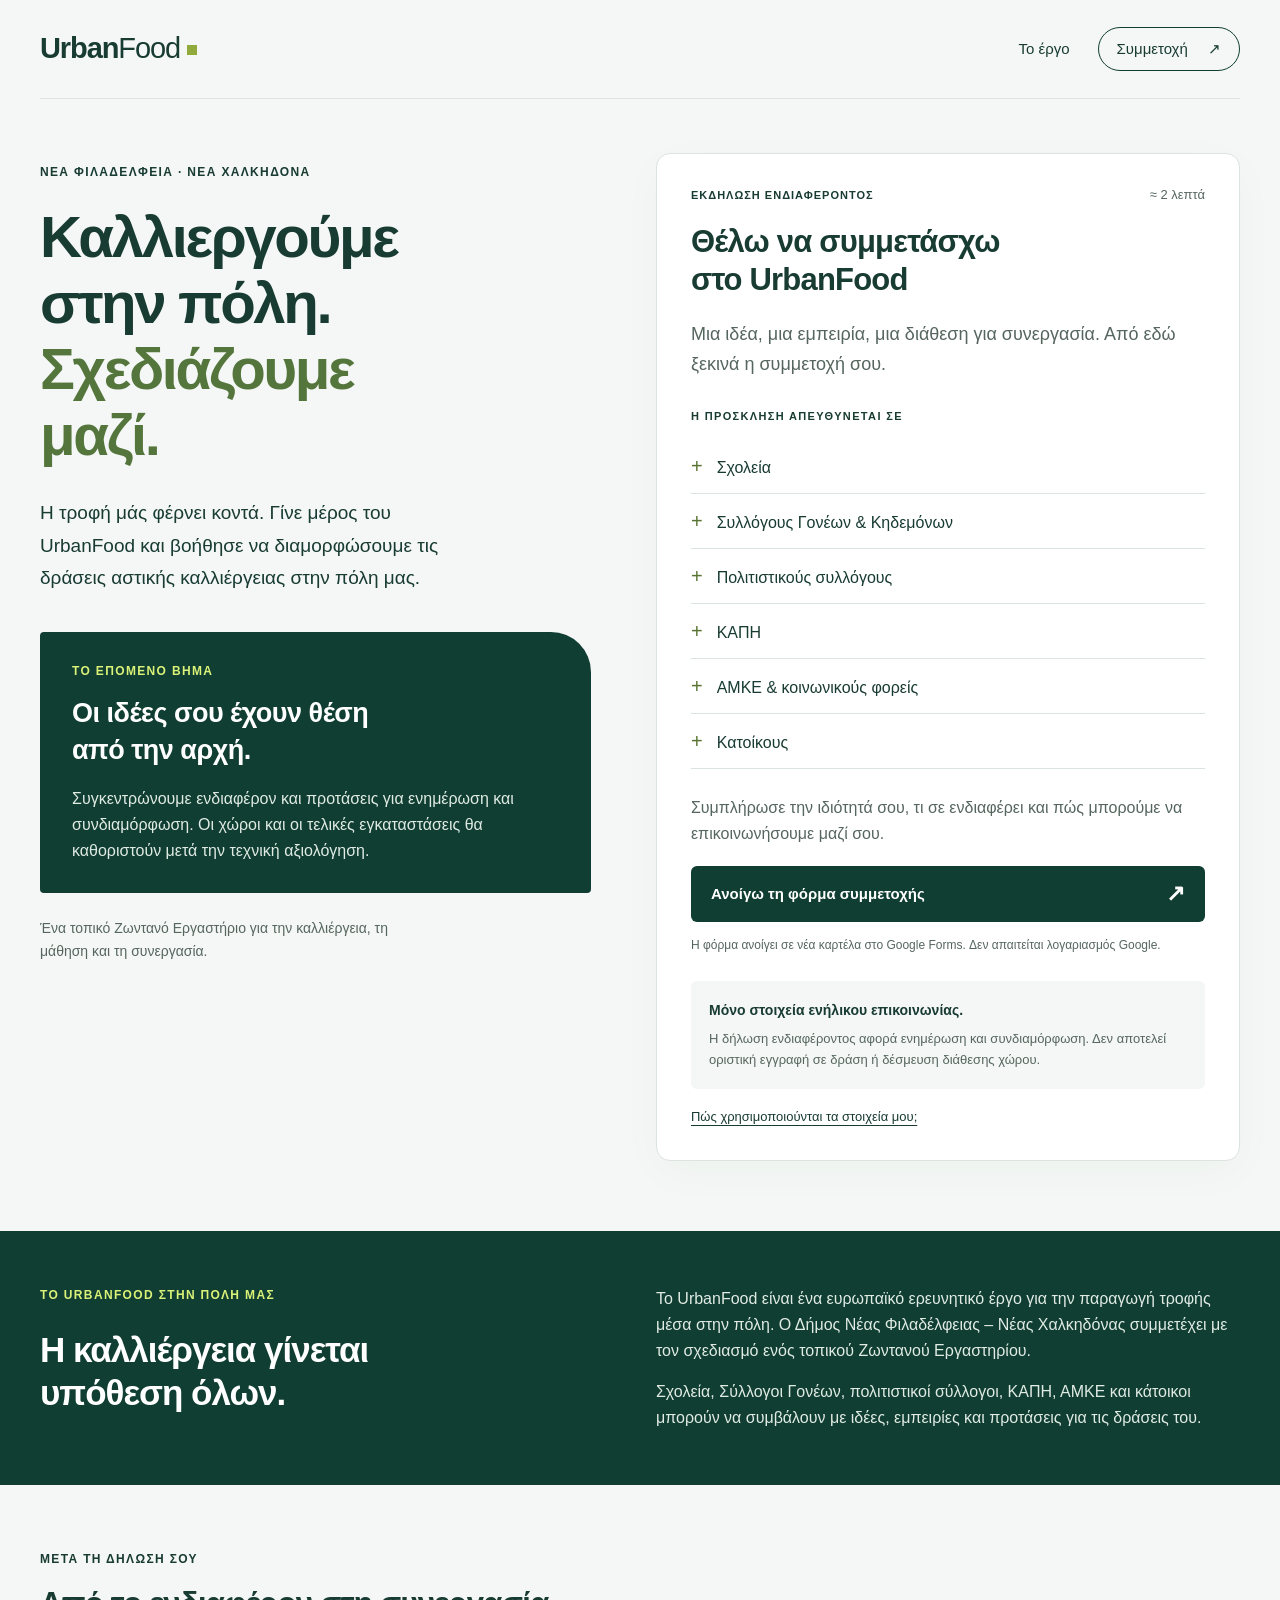
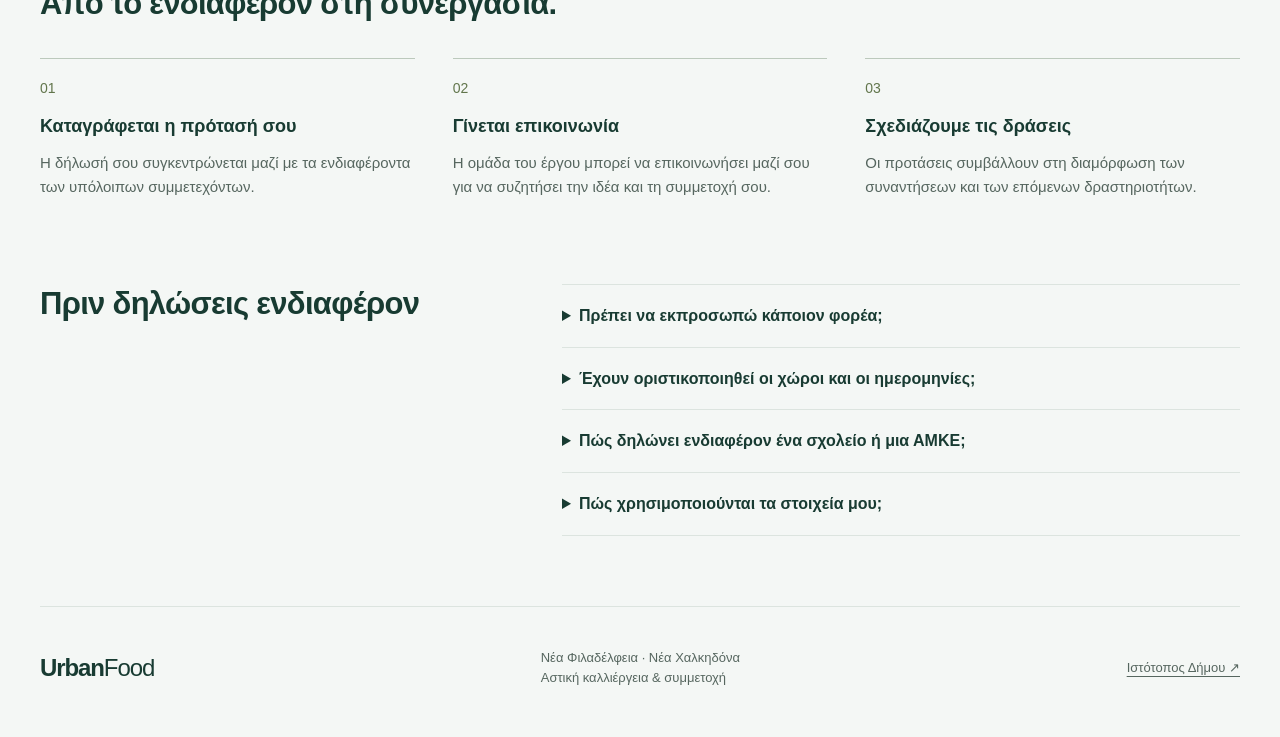
==== public/index.html @ c55cf802 "Add UrbanFood index.html" ====
<!doctype html>
<html lang="el">
<head>
  <meta charset="utf-8">
  <meta name="viewport" content="width=device-width, initial-scale=1">
  <meta name="theme-color" content="#103e32">
  <title>Θέλω να συμμετάσχω | UrbanFood</title>
  <meta name="description" content="Εκδήλωση ενδιαφέροντος για το UrbanFood στη Νέα Φιλαδέλφεια και τη Νέα Χαλκηδόνα. Σχολεία, φορείς και κάτοικοι σχεδιάζουμε μαζί τις δράσεις αστικής καλλιέργειας.">
  <meta property="og:title" content="Θέλω να συμμετάσχω στο UrbanFood">
  <meta property="og:description" content="Καλλιεργούμε στην πόλη. Σχεδιάζουμε μαζί. Δήλωσε ενδιαφέρον για τις δράσεις στη Νέα Φιλαδέλφεια και τη Νέα Χαλκηδόνα.">
  <meta property="og:type" content="website">
  <meta property="og:locale" content="el_GR">
  <link rel="icon" href="data:image/svg+xml,%3Csvg xmlns='http://www.w3.org/2000/svg' viewBox='0 0 64 64'%3E%3Crect width='64' height='64' rx='14' fill='%23103e32'/%3E%3Ctext x='32' y='44' text-anchor='middle' font-family='Arial' font-size='37' font-weight='bold' fill='%23dbf278'%3EU%3C/text%3E%3C/svg%3E">
  <link rel="stylesheet" href="styles.css">
  <script src="app.js" defer></script>
</head>
<body>
  <a class="skip" href="#participate">Μετάβαση στη φόρμα συμμετοχής</a>
  <header class="topbar wrap">
    <a class="wordmark" href="./" aria-label="UrbanFood — Αρχική">Urban<span>Food</span><span class="brand-square" aria-hidden="true"></span></a>
    <nav aria-label="Κύρια πλοήγηση"><a href="#about">Το έργο</a><a class="nav-cta" href="#participate">Συμμετοχή <span aria-hidden="true">↗</span></a></nav>
  </header>
  <main>
    <div class="main-grid wrap">
      <section class="intro" aria-labelledby="page-title">
        <p class="eyebrow">ΝΕΑ ΦΙΛΑΔΕΛΦΕΙΑ · ΝΕΑ ΧΑΛΚΗΔΟΝΑ</p>
        <h1 id="page-title">Καλλιεργούμε<br>στην πόλη.<br><span>Σχεδιάζουμε<br>μαζί.</span></h1>
        <p class="lead">Η τροφή μάς φέρνει κοντά. Γίνε μέρος του UrbanFood και βοήθησε να διαμορφώσουμε τις δράσεις αστικής καλλιέργειας στην πόλη μας.</p>
        <a href="#participate" class="mobile-cta button">Θέλω να συμμετάσχω <span aria-hidden="true">↗</span></a>
        <div class="stage"><p class="eyebrow">ΤΟ ΕΠΟΜΕΝΟ ΒΗΜΑ</p><h2>Οι ιδέες σου έχουν θέση<br>από την αρχή.</h2><p>Συγκεντρώνουμε ενδιαφέρον και προτάσεις για ενημέρωση και συνδιαμόρφωση. Οι χώροι και οι τελικές εγκαταστάσεις θα καθοριστούν μετά την τεχνική αξιολόγηση.</p></div>
        <p class="intro-note">Ένα τοπικό Ζωντανό Εργαστήριο για την καλλιέργεια, τη μάθηση και τη συνεργασία.</p>
      </section>
      <section class="form-card participation-card" id="participate" aria-labelledby="form-title">
        <div class="form-top"><span class="eyebrow">ΕΚΔΗΛΩΣΗ ΕΝΔΙΑΦΕΡΟΝΤΟΣ</span><span class="time">≈ 2 λεπτά</span></div>
        <h2 id="form-title">Θέλω να συμμετάσχω<br>στο UrbanFood</h2>
        <p class="participation-intro">Μια ιδέα, μια εμπειρία, μια διάθεση για συνεργασία. Από εδώ ξεκινά η συμμετοχή σου.</p>
        <p class="eyebrow audience-label">Η ΠΡΟΣΚΛΗΣΗ ΑΠΕΥΘΥΝΕΤΑΙ ΣΕ</p>
        <ul class="audience-list"><li>Σχολεία</li><li>Συλλόγους Γονέων &amp; Κηδεμόνων</li><li>Πολιτιστικούς συλλόγους</li><li>ΚΑΠΗ</li><li>ΑΜΚΕ &amp; κοινωνικούς φορείς</li><li>Κατοίκους</li></ul>
        <p>Συμπλήρωσε την ιδιότητά σου, τι σε ενδιαφέρει και πώς μπορούμε να επικοινωνήσουμε μαζί σου.</p>
        <a class="button submit" href="https://docs.google.com/forms/d/e/1FAIpQLSedK4jRA4rH9tuV9RcNpMEnemBhUsEnyEO3Ajj3z4A67e13Jg/viewform" target="_blank" rel="noopener noreferrer">Ανοίγω τη φόρμα συμμετοχής <span aria-hidden="true">↗</span></a>
        <p class="form-foot">Η φόρμα ανοίγει σε νέα καρτέλα στο Google Forms. Δεν απαιτείται λογαριασμός Google.</p>
        <div class="participation-note"><strong>Μόνο στοιχεία ενήλικου επικοινωνίας.</strong><p>Η δήλωση ενδιαφέροντος αφορά ενημέρωση και συνδιαμόρφωση. Δεν αποτελεί οριστική εγγραφή σε δράση ή δέσμευση διάθεσης χώρου.</p></div>
        <a class="privacy-link" href="#privacy">Πώς χρησιμοποιούνται τα στοιχεία μου;</a>
      </section>
    </div>
    <section class="about-band" id="about"><div class="wrap about-grid"><div><p class="eyebrow">ΤΟ URBANFOOD ΣΤΗΝ ΠΟΛΗ ΜΑΣ</p><h2>Η καλλιέργεια γίνεται<br>υπόθεση όλων.</h2></div><div><p>Το UrbanFood είναι ένα ευρωπαϊκό ερευνητικό έργο για την παραγωγή τροφής μέσα στην πόλη. Ο Δήμος Νέας Φιλαδέλφειας – Νέας Χαλκηδόνας συμμετέχει με τον σχεδιασμό ενός τοπικού Ζωντανού Εργαστηρίου.</p><p>Σχολεία, Σύλλογοι Γονέων, πολιτιστικοί σύλλογοι, ΚΑΠΗ, ΑΜΚΕ και κάτοικοι μπορούν να συμβάλουν με ιδέες, εμπειρίες και προτάσεις για τις δράσεις του.</p></div></div></section>
    <section class="next wrap" aria-labelledby="next-title"><p class="eyebrow">ΜΕΤΑ ΤΗ ΔΗΛΩΣΗ ΣΟΥ</p><h2 id="next-title">Από το ενδιαφέρον στη συνεργασία.</h2><ol class="steps"><li><span>01</span><h3>Καταγράφεται η πρότασή σου</h3><p>Η δήλωσή σου συγκεντρώνεται μαζί με τα ενδιαφέροντα των υπόλοιπων συμμετεχόντων.</p></li><li><span>02</span><h3>Γίνεται επικοινωνία</h3><p>Η ομάδα του έργου μπορεί να επικοινωνήσει μαζί σου για να συζητήσει την ιδέα και τη συμμετοχή σου.</p></li><li><span>03</span><h3>Σχεδιάζουμε τις δράσεις</h3><p>Οι προτάσεις συμβάλλουν στη διαμόρφωση των συναντήσεων και των επόμενων δραστηριοτήτων.</p></li></ol></section>
    <section class="faq wrap" aria-labelledby="faq-title"><h2 id="faq-title">Πριν δηλώσεις ενδιαφέρον</h2><div><details><summary>Πρέπει να εκπροσωπώ κάποιον φορέα;</summary><p>Όχι. Μπορείς να επιλέξεις «Κάτοικος» και να δηλώσεις ατομικά το ενδιαφέρον σου. Δεν απαιτείται προηγούμενη εμπειρία στην καλλιέργεια.</p></details><details><summary>Έχουν οριστικοποιηθεί οι χώροι και οι ημερομηνίες;</summary><p>Η παρούσα πρόσκληση αφορά ενημέρωση και συνδιαμόρφωση. Οι τελικοί χώροι εξαρτώνται από τεχνική και, όπου απαιτείται, στατική αξιολόγηση. Οι ημερομηνίες των δράσεων θα γνωστοποιηθούν όταν οριστικοποιηθούν.</p></details><details><summary>Πώς δηλώνει ενδιαφέρον ένα σχολείο ή μια ΑΜΚΕ;</summary><p>Ένας ενήλικος εκπρόσωπος συμπληρώνει τα δικά του στοιχεία επικοινωνίας και το όνομα του φορέα. Δεν χρειάζονται ονόματα μαθητών, ωφελούμενων ή πληροφορίες υγείας.</p></details><details id="privacy"><summary>Πώς χρησιμοποιούνται τα στοιχεία μου;</summary><p>Συλλέγονται η ιδιότητα, το όνομα φορέα όπου υπάρχει, το ονοματεπώνυμο και το email επικοινωνίας, το ενδιαφέρον σου και όσα προαιρετικά επιλέξεις να συμπληρώσεις. Σκοπός είναι η διαχείριση της δήλωσής σου και η σχετική επικοινωνία για το UrbanFood.</p><p>Οι δηλώσεις υποβάλλονται στο Google Forms και συγκεντρώνονται σε ιδιωτικό πίνακα Google Sheets. Πρόσβαση έχει ο διαχειριστής της φόρμας και όποιοι εξουσιοδοτηθούν για τη διαχείριση των δηλώσεων. Δεν εμφανίζονται δημόσια. Η σελίδα δεν χρησιμοποιεί διαφημιστικά εργαλεία ή εργαλεία ανάλυσης επισκεψιμότητας.</p><p>Για ερωτήματα ή αίτημα σχετικά με τα στοιχεία σου, χρησιμοποίησε την επιλογή «Κάτοχος φόρμας επικοινωνίας» στο κάτω μέρος της φόρμας Google, με αναφορά στη δήλωσή σου για το UrbanFood.</p></details></div></section>
  </main>
  <footer class="wrap footer"><a class="wordmark" href="./">Urban<span>Food</span></a><p>Νέα Φιλαδέλφεια · Νέα Χαλκηδόνα<br>Αστική καλλιέργεια & συμμετοχή</p><a href="https://dimosfx.gr/" target="_blank" rel="noopener noreferrer">Ιστότοπος Δήμου <span aria-hidden="true">↗</span></a></footer>
</body>
</html>
---- public/styles.css ----
:root{--forest:#103e32;--ink:#183b32;--lime:#dbf278;--muted:#56665f;--line:#dce4df;--paper:#f4f7f5;--white:#fff}*{box-sizing:border-box}html{scroll-behavior:smooth;scroll-padding-top:1.5rem}body{margin:0;background:var(--paper);color:var(--ink);font-family:Arial,Helvetica,sans-serif;font-size:16px;line-height:1.6}a{color:inherit;text-underline-offset:4px}button,input,select,textarea{font:inherit}button,a,input,select,textarea,summary{-webkit-tap-highlight-color:transparent}a:focus-visible,button:focus-visible,summary:focus-visible{outline:3px solid #807000;outline-offset:5px}input:focus,select:focus,textarea:focus{outline:3px solid #c8dc9a;outline-offset:1px;border-color:var(--forest)}.wrap{width:min(1240px,calc(100% - 80px));margin-inline:auto}.skip{position:fixed;top:-150px;left:12px;z-index:10;padding:12px;background:var(--lime)}.skip:focus{top:12px}.topbar{display:flex;justify-content:space-between;align-items:center;gap:20px;padding-block:27px;border-bottom:1px solid var(--line)}.wordmark{display:inline-flex;align-items:center;text-decoration:none;font-size:29px;font-weight:800;letter-spacing:-1.1px;line-height:1.1}.wordmark>span:first-child{font-weight:400}.brand-square{width:10px;height:10px;background:#90aa3b;margin:2px 0 0 7px}.topbar nav{display:flex;align-items:center;gap:28px;font-size:15px}.topbar nav a{text-decoration:none}.nav-cta{border:1px solid var(--forest);border-radius:100px;padding:9px 18px}.nav-cta span{margin-left:16px}.main-grid{display:grid;grid-template-columns:minmax(0,1fr) minmax(0,1.06fr);gap:65px;padding-block:54px 70px;align-items:start}.eyebrow{font-size:12px;font-weight:700;letter-spacing:1.35px;line-height:1.6;margin:0 0 22px}.intro{padding-top:10px}.intro h1{font-size:clamp(40px,4.55vw,64px);font-weight:750;letter-spacing:-2.4px;line-height:1.13;margin:0 0 30px}.intro h1 span{color:#54753b}.lead{font-size:19px;line-height:1.7;max-width:440px;margin-bottom:36px}.stage{background:var(--forest);color:white;padding:30px 32px;border-radius:4px 40px 4px 4px;margin-top:38px}.stage .eyebrow{color:var(--lime);margin-bottom:14px}.stage h2{font-size:27px;line-height:1.35;letter-spacing:-.5px;margin:0 0 18px}.stage p:last-child{color:#e0ebe4;font-size:16px;margin-bottom:0}.intro-note{font-size:14px;color:var(--muted);max-width:380px;margin-top:24px}.form-card{background:white;border:1px solid var(--line);padding:31px 34px 24px;border-radius:14px;box-shadow:0 12px 45px #183b3207;scroll-margin-top:20px}.form-top{display:flex;justify-content:space-between;align-items:center;gap:12px}.form-top .eyebrow{font-size:11px;letter-spacing:1px;margin:0}.time{white-space:nowrap;color:var(--muted);font-size:13px}.form-card h2{font-size:31px;letter-spacing:-.8px;line-height:1.22;margin:17px 0 12px}.form-intro{font-size:14px;color:var(--muted);margin:0 0 25px}fieldset{border:0;border-top:1px solid var(--line);padding:21px 0 23px;margin:0;min-width:0}legend{padding:0 10px 0 0;font-size:16px;font-weight:700}.number{color:#65804c;font-size:13px;margin-right:8px}label{display:block;font-size:14px;font-weight:600;margin-bottom:7px}.optional{font-weight:400;color:var(--muted);font-size:13px}input:not([type=checkbox]),select,textarea{display:block;width:100%;min-width:0;background:#fff;border:1px solid #b8c6bd;border-radius:6px;padding:11px 12px;font-size:16px;color:var(--ink);min-height:47px}select{padding-right:24px;text-overflow:ellipsis}textarea{resize:vertical;line-height:1.5}textarea::placeholder{color:#6c7870;font-size:14px}.field{margin-top:15px}small{display:block;color:var(--muted);font-size:12px;line-height:1.5;margin-top:6px}.contact-grid{display:grid;grid-template-columns:1.1fr 1fr;gap:14px}.consent{display:flex;gap:10px;align-items:flex-start;font-size:13px;font-weight:400;line-height:1.6}.consent input{width:18px;height:18px;flex-shrink:0;accent-color:var(--forest);margin:3px 0 0}.button{display:flex;align-items:center;justify-content:space-between;gap:15px;text-decoration:none;font-size:16px;font-weight:700;background:var(--forest);color:#fff;border:0;border-radius:6px;padding:16px 20px;cursor:pointer;min-height:54px}.button:hover{background:#205440}.button:disabled{cursor:wait;opacity:.7}.button span{font-size:23px;line-height:1}.submit{width:100%;margin-top:19px}.form-foot{font-size:12px;color:var(--muted);line-height:1.6;margin:14px 0 0}.status{background:#fff5e4;border-left:3px solid #9b6511;padding:12px;font-size:14px}.mobile-cta{display:none}.about-band{background:var(--forest);color:#fff;padding-block:55px}.about-grid{display:grid;grid-template-columns:1fr 1.06fr;gap:65px}.about-band .eyebrow{color:var(--lime)}.about-band h2{font-size:35px;line-height:1.25;letter-spacing:-1px;margin:0}.about-band p:not(.eyebrow){color:#e0ebe4;margin-top:0}.about-band p:last-child{margin-bottom:0}.next{padding-block:65px}.next h2,.faq h2{font-size:31px;line-height:1.3;letter-spacing:-.7px;margin:0 0 34px}.next .eyebrow{margin-bottom:14px}.steps{display:grid;grid-template-columns:repeat(3,minmax(0,1fr));gap:38px;margin:0;padding:0;list-style:none}.steps li{border-top:1px solid #bcc9bc;padding-top:16px}.steps li>span{font-size:14px;color:#61754b}.steps h3{font-size:18px;margin:12px 0 10px}.steps p{font-size:15px;color:var(--muted);margin:0}.faq{display:grid;grid-template-columns:1fr 1.5fr;gap:70px;padding-block:20px 70px}details{border-bottom:1px solid var(--line);padding:18px 0}details:first-child{border-top:1px solid var(--line)}summary{font-size:16px;font-weight:600;cursor:pointer;padding-right:8px}details p{font-size:15px;color:var(--muted);margin-bottom:0}details a{overflow-wrap:anywhere}.footer{display:flex;justify-content:space-between;gap:30px;align-items:center;border-top:1px solid var(--line);padding-block:28px 35px}.footer p,.footer>a:last-child{font-size:13px;color:var(--muted)}.footer .wordmark{font-size:24px}.success-shell{max-width:760px;margin:8vh auto;background:#fff;border:1px solid var(--line);padding:50px;border-radius:14px}.success-shell h1{font-size:40px;line-height:1.2;letter-spacing:-1px}.success-shell .eyebrow{color:#52703f}.success-shell .button{display:inline-flex;margin-top:20px}.success-shell p{color:var(--muted)}[hidden]{display:none!important}@media(min-width:1600px){.intro h1{font-size:66px}}@media(max-width:1000px){.wrap{width:calc(100% - 48px)}.main-grid,.about-grid{gap:32px}.form-card{padding:25px 23px}.intro h1{font-size:47px;letter-spacing:-1.6px}.form-card h2{font-size:27px}.contact-grid{grid-template-columns:1fr}.stage{padding:25px}.faq{gap:36px}}@media(max-width:720px){.wrap{width:calc(100% - 36px)}.topbar{padding-block:21px}.wordmark{font-size:26px}.topbar nav{gap:14px;font-size:14px}.topbar nav>a:first-child{display:none}.nav-cta{padding:8px 13px}.main-grid{display:block;padding-top:34px;padding-bottom:40px}.intro{padding-top:0}.intro .eyebrow{font-size:10px;letter-spacing:.9px;margin-bottom:20px}.intro h1{font-size:49px;line-height:1.1;letter-spacing:-1.8px;margin-bottom:22px}.lead{font-size:17px;line-height:1.65;margin-bottom:22px}.mobile-cta{display:flex;background:var(--lime);color:var(--forest)}.mobile-cta:hover{background:#cfe86a}.stage{margin-top:25px;padding:24px}.stage h2{font-size:23px}.intro-note{margin-bottom:30px}.form-card{padding:24px 20px}.form-card h2{font-size:28px}.form-top .eyebrow{font-size:10px}.about-band{padding-block:36px}.about-grid{display:block}.about-band h2{font-size:30px;margin-bottom:25px}.about-band .eyebrow{font-size:11px;margin-bottom:15px}.next{padding-block:42px}.next h2,.faq h2{font-size:27px}.steps{grid-template-columns:1fr;gap:24px}.steps h3{margin-top:7px}.faq{display:block;padding-bottom:42px}.faq h2{margin-bottom:23px}.footer{flex-wrap:wrap;gap:12px 24px}.footer p{margin:0}.footer>a:last-child{width:100%}.success-shell{margin:35px 18px;padding:28px}.success-shell h1{font-size:32px}}@media(prefers-reduced-motion:reduce){html{scroll-behavior:auto}}@media print{.topbar nav,.mobile-cta,.submit{display:none}.main-grid{display:block}.intro h1{font-size:35px}.form-card{break-before:page;box-shadow:none}.wrap{width:100%}.stage{border:1px solid #333;color:#000;background:#fff}.stage p:last-child,.stage .eyebrow{color:#000}}

.participation-card{padding-bottom:32px}.participation-intro{font-size:18px;line-height:1.65;margin:22px 0 28px}.audience-label{font-size:11px;margin-bottom:14px}.audience-list{list-style:none;padding:0;margin:0 0 26px;display:grid;gap:0}.audience-list li{padding:11px 0;border-bottom:1px solid var(--line);font-size:16px}.audience-list li::before{content:"+";color:#597431;font-size:20px;margin-right:14px}.participation-note{margin-top:26px;padding:18px;background:var(--paper);font-size:14px;border-radius:6px}.participation-note p{margin:8px 0 0;font-size:13px;color:var(--muted)}.privacy-link{display:inline-block;margin-top:18px;font-size:13px}.participation-card .submit{font-size:15px}.participation-card>p:not(.eyebrow){color:var(--muted)}
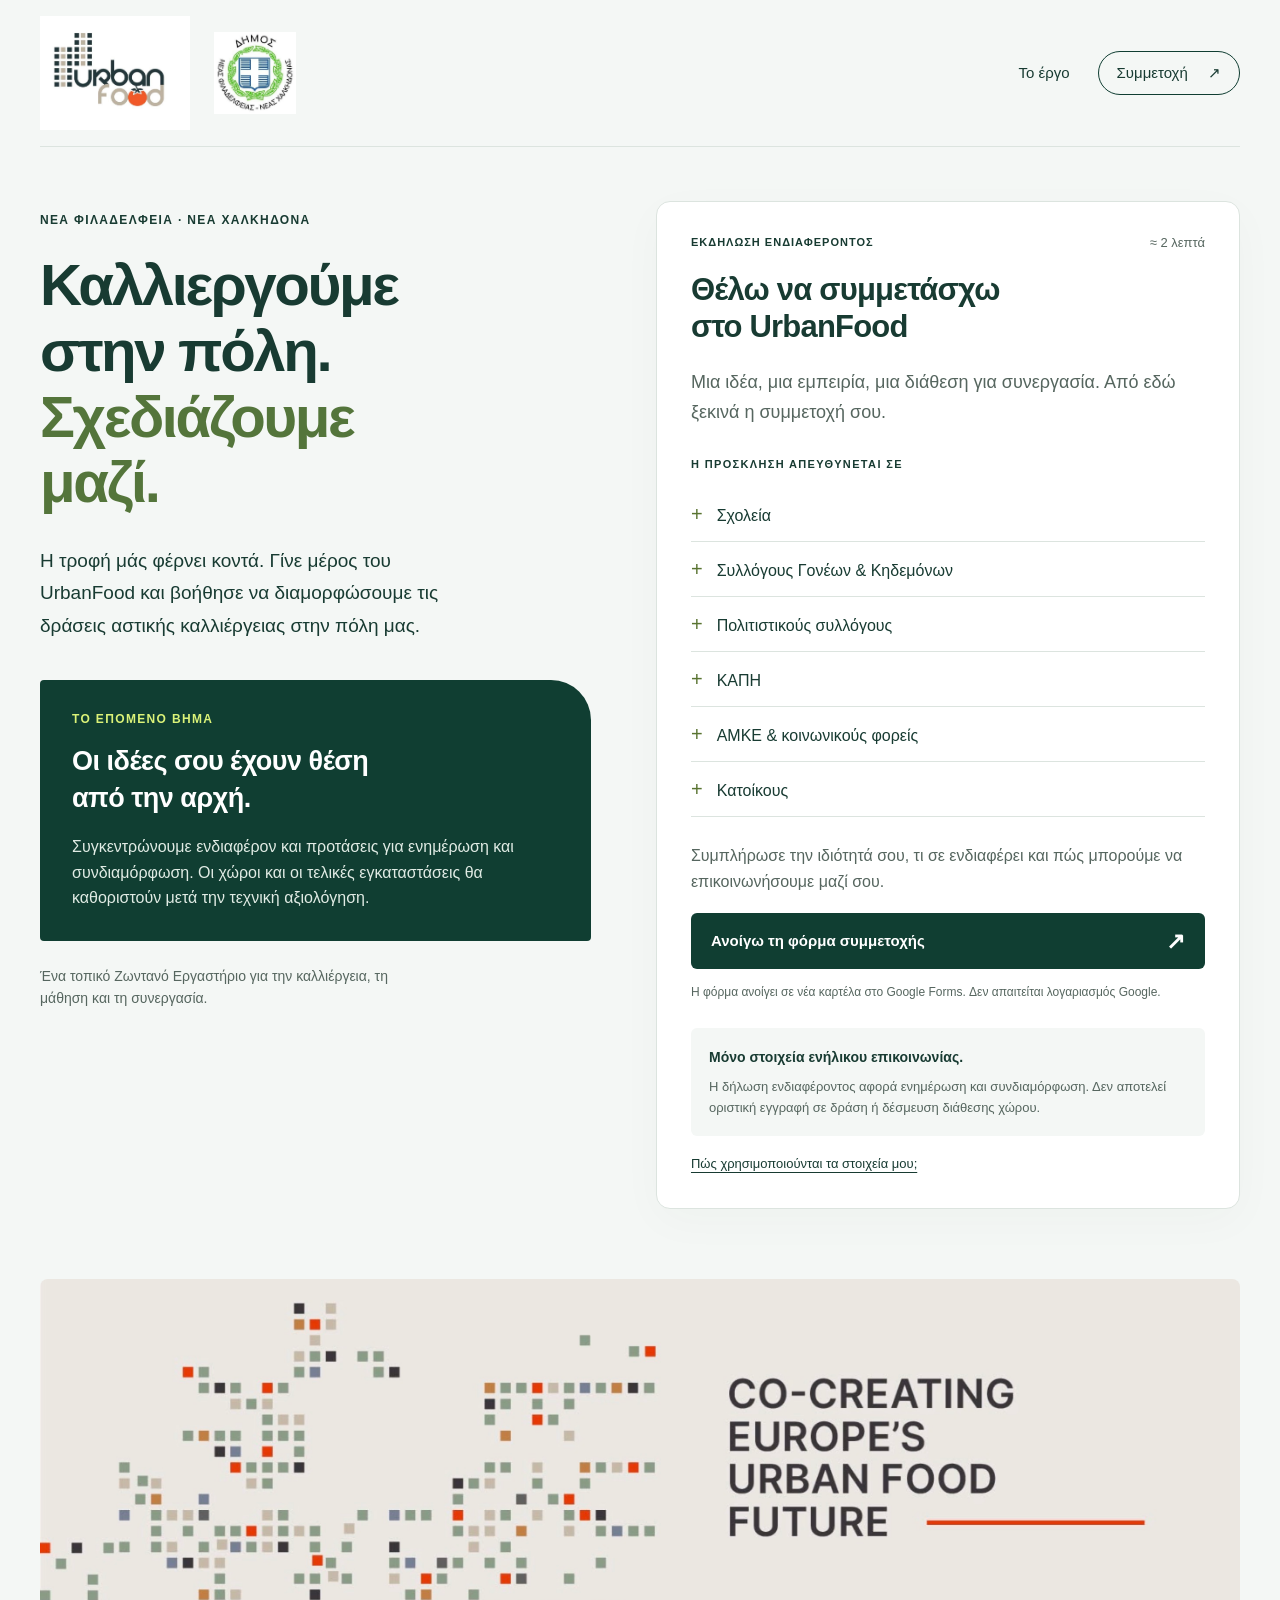
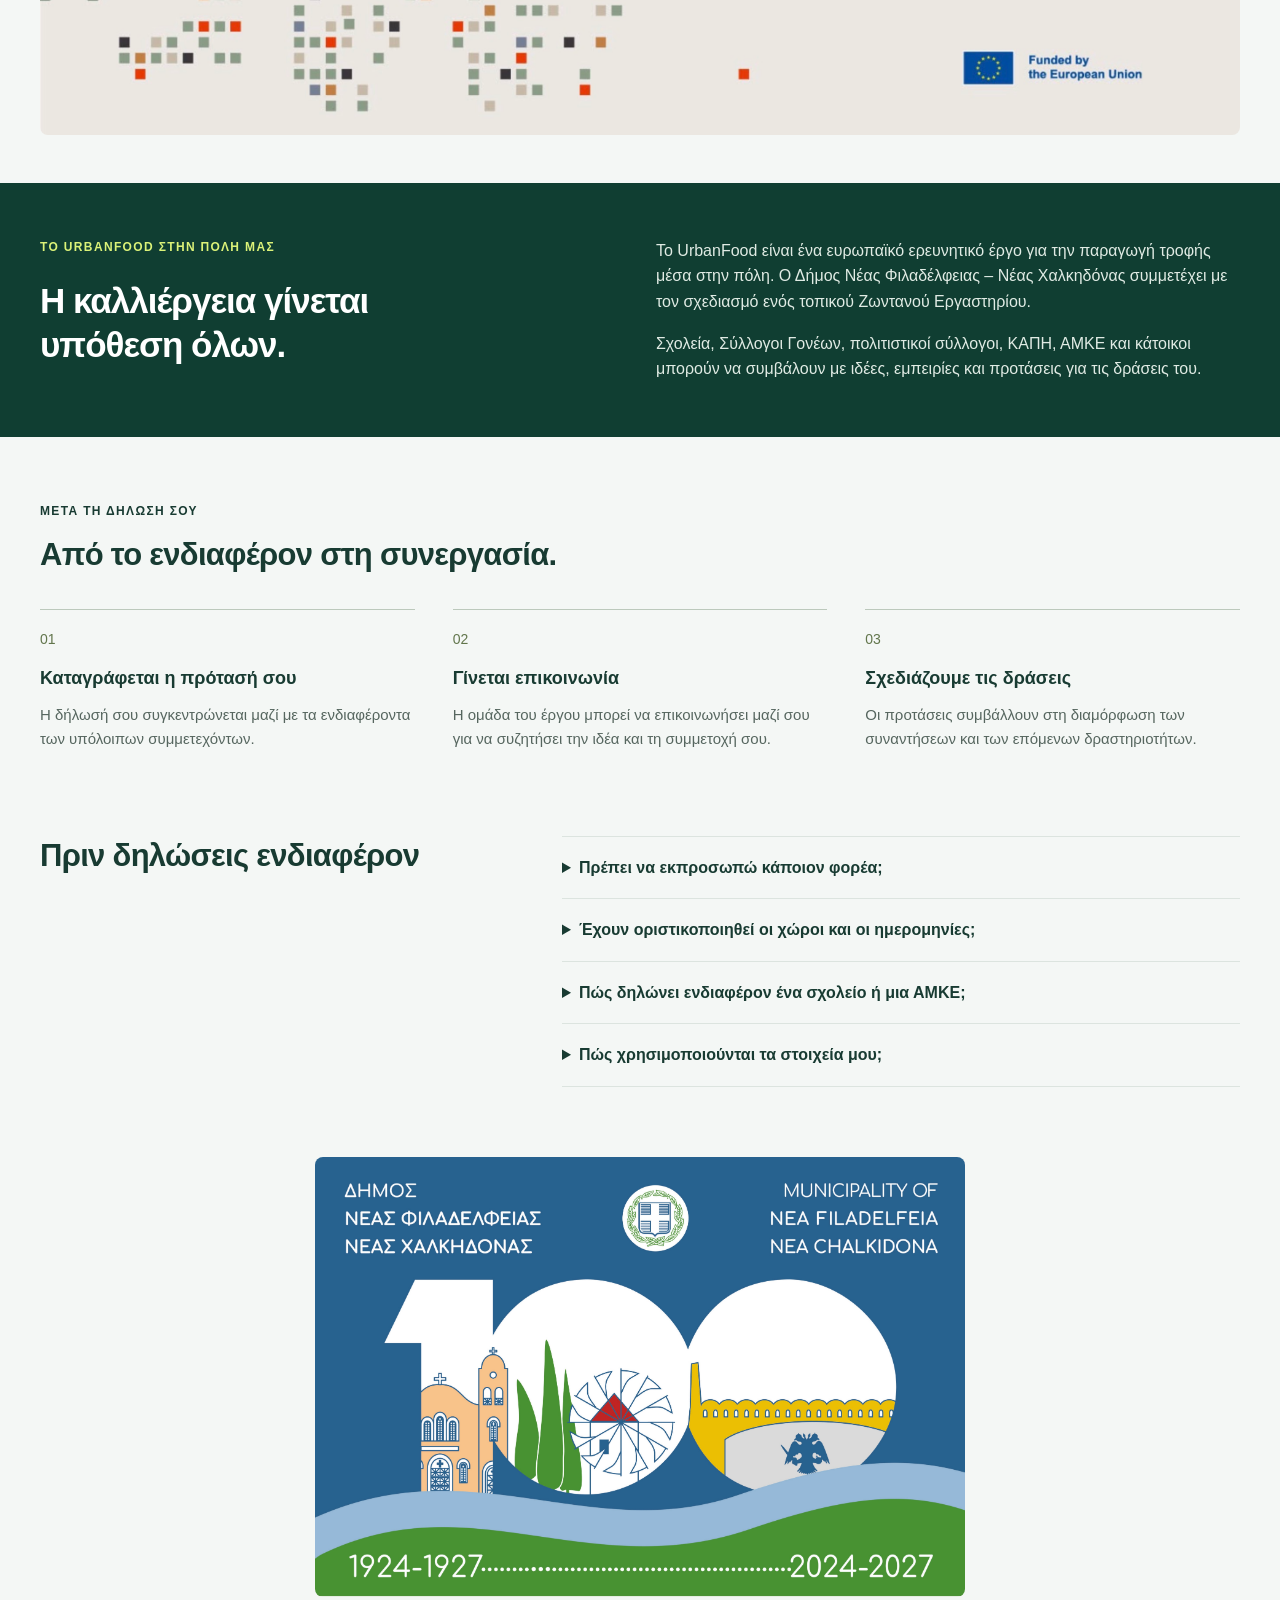
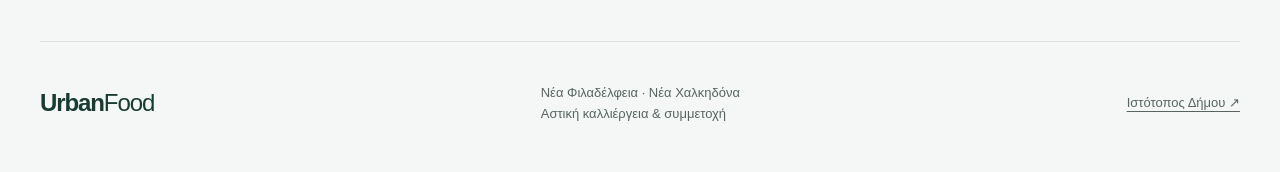
==== commit 3de25902: "Add supplied UrbanFood and municipality visual identities" ====
--- a/public/index.html
+++ b/public/index.html
@@ -17,7 +17,7 @@
 <body>
   <a class="skip" href="#participate">Μετάβαση στη φόρμα συμμετοχής</a>
   <header class="topbar wrap">
-    <a class="wordmark" href="./" aria-label="UrbanFood — Αρχική">Urban<span>Food</span><span class="brand-square" aria-hidden="true"></span></a>
+    <div class="brand-pair"><a href="./" aria-label="UrbanFood — Αρχική"><img class="project-logo" src="assets/urbanfood-logo.jpg" width="703" height="533" alt="UrbanFood"></a><a href="https://dimosfx.gr/" target="_blank" rel="noopener noreferrer" aria-label="Δήμος Νέας Φιλαδέλφειας – Νέας Χαλκηδόνας"><img class="municipality-logo" src="assets/municipality-logo.jpg" width="355" height="355" alt="Έμβλημα Δήμου Νέας Φιλαδέλφειας – Νέας Χαλκηδόνας"></a></div>
     <nav aria-label="Κύρια πλοήγηση"><a href="#about">Το έργο</a><a class="nav-cta" href="#participate">Συμμετοχή <span aria-hidden="true">↗</span></a></nav>
   </header>
   <main>
@@ -43,10 +43,11 @@
         <a class="privacy-link" href="#privacy">Πώς χρησιμοποιούνται τα στοιχεία μου;</a>
       </section>
     </div>
-    <section class="about-band" id="about"><div class="wrap about-grid"><div><p class="eyebrow">ΤΟ URBANFOOD ΣΤΗΝ ΠΟΛΗ ΜΑΣ</p><h2>Η καλλιέργεια γίνεται<br>υπόθεση όλων.</h2></div><div><p>Το UrbanFood είναι ένα ευρωπαϊκό ερευνητικό έργο για την παραγωγή τροφής μέσα στην πόλη. Ο Δήμος Νέας Φιλαδέλφειας – Νέας Χαλκηδόνας συμμετέχει με τον σχεδιασμό ενός τοπικού Ζωντανού Εργαστηρίου.</p><p>Σχολεία, Σύλλογοι Γονέων, πολιτιστικοί σύλλογοι, ΚΑΠΗ, ΑΜΚΕ και κάτοικοι μπορούν να συμβάλουν με ιδέες, εμπειρίες και προτάσεις για τις δράσεις του.</p></div></div></section>
+    <figure class="project-banner wrap"><img src="assets/urbanfood-europe.jpg" width="2752" height="1045" loading="lazy" alt="Co-creating Europe’s urban food future — Funded by the European Union"></figure><section class="about-band" id="about"><div class="wrap about-grid"><div><p class="eyebrow">ΤΟ URBANFOOD ΣΤΗΝ ΠΟΛΗ ΜΑΣ</p><h2>Η καλλιέργεια γίνεται<br>υπόθεση όλων.</h2></div><div><p>Το UrbanFood είναι ένα ευρωπαϊκό ερευνητικό έργο για την παραγωγή τροφής μέσα στην πόλη. Ο Δήμος Νέας Φιλαδέλφειας – Νέας Χαλκηδόνας συμμετέχει με τον σχεδιασμό ενός τοπικού Ζωντανού Εργαστηρίου.</p><p>Σχολεία, Σύλλογοι Γονέων, πολιτιστικοί σύλλογοι, ΚΑΠΗ, ΑΜΚΕ και κάτοικοι μπορούν να συμβάλουν με ιδέες, εμπειρίες και προτάσεις για τις δράσεις του.</p></div></div></section>
     <section class="next wrap" aria-labelledby="next-title"><p class="eyebrow">ΜΕΤΑ ΤΗ ΔΗΛΩΣΗ ΣΟΥ</p><h2 id="next-title">Από το ενδιαφέρον στη συνεργασία.</h2><ol class="steps"><li><span>01</span><h3>Καταγράφεται η πρότασή σου</h3><p>Η δήλωσή σου συγκεντρώνεται μαζί με τα ενδιαφέροντα των υπόλοιπων συμμετεχόντων.</p></li><li><span>02</span><h3>Γίνεται επικοινωνία</h3><p>Η ομάδα του έργου μπορεί να επικοινωνήσει μαζί σου για να συζητήσει την ιδέα και τη συμμετοχή σου.</p></li><li><span>03</span><h3>Σχεδιάζουμε τις δράσεις</h3><p>Οι προτάσεις συμβάλλουν στη διαμόρφωση των συναντήσεων και των επόμενων δραστηριοτήτων.</p></li></ol></section>
     <section class="faq wrap" aria-labelledby="faq-title"><h2 id="faq-title">Πριν δηλώσεις ενδιαφέρον</h2><div><details><summary>Πρέπει να εκπροσωπώ κάποιον φορέα;</summary><p>Όχι. Μπορείς να επιλέξεις «Κάτοικος» και να δηλώσεις ατομικά το ενδιαφέρον σου. Δεν απαιτείται προηγούμενη εμπειρία στην καλλιέργεια.</p></details><details><summary>Έχουν οριστικοποιηθεί οι χώροι και οι ημερομηνίες;</summary><p>Η παρούσα πρόσκληση αφορά ενημέρωση και συνδιαμόρφωση. Οι τελικοί χώροι εξαρτώνται από τεχνική και, όπου απαιτείται, στατική αξιολόγηση. Οι ημερομηνίες των δράσεων θα γνωστοποιηθούν όταν οριστικοποιηθούν.</p></details><details><summary>Πώς δηλώνει ενδιαφέρον ένα σχολείο ή μια ΑΜΚΕ;</summary><p>Ένας ενήλικος εκπρόσωπος συμπληρώνει τα δικά του στοιχεία επικοινωνίας και το όνομα του φορέα. Δεν χρειάζονται ονόματα μαθητών, ωφελούμενων ή πληροφορίες υγείας.</p></details><details id="privacy"><summary>Πώς χρησιμοποιούνται τα στοιχεία μου;</summary><p>Συλλέγονται η ιδιότητα, το όνομα φορέα όπου υπάρχει, το ονοματεπώνυμο και το email επικοινωνίας, το ενδιαφέρον σου και όσα προαιρετικά επιλέξεις να συμπληρώσεις. Σκοπός είναι η διαχείριση της δήλωσής σου και η σχετική επικοινωνία για το UrbanFood.</p><p>Οι δηλώσεις υποβάλλονται στο Google Forms και συγκεντρώνονται σε ιδιωτικό πίνακα Google Sheets. Πρόσβαση έχει ο διαχειριστής της φόρμας και όποιοι εξουσιοδοτηθούν για τη διαχείριση των δηλώσεων. Δεν εμφανίζονται δημόσια. Η σελίδα δεν χρησιμοποιεί διαφημιστικά εργαλεία ή εργαλεία ανάλυσης επισκεψιμότητας.</p><p>Για ερωτήματα ή αίτημα σχετικά με τα στοιχεία σου, χρησιμοποίησε την επιλογή «Κάτοχος φόρμας επικοινωνίας» στο κάτω μέρος της φόρμας Google, με αναφορά στη δήλωσή σου για το UrbanFood.</p></details></div></section>
   </main>
+  <section class="municipal-identity wrap" aria-label="Επετειακή ταυτότητα του Δήμου"><img src="assets/municipality-centenary.jpg" width="4230" height="2863" loading="lazy" alt="Δήμος Νέας Φιλαδέλφειας – Νέας Χαλκηδόνας: 100 χρόνια, 1924–1927 έως 2024–2027"></section>
   <footer class="wrap footer"><a class="wordmark" href="./">Urban<span>Food</span></a><p>Νέα Φιλαδέλφεια · Νέα Χαλκηδόνα<br>Αστική καλλιέργεια & συμμετοχή</p><a href="https://dimosfx.gr/" target="_blank" rel="noopener noreferrer">Ιστότοπος Δήμου <span aria-hidden="true">↗</span></a></footer>
 </body>
 </html>
--- a/public/styles.css
+++ b/public/styles.css
@@ -1,3 +1,26 @@
 :root{--forest:#103e32;--ink:#183b32;--lime:#dbf278;--muted:#56665f;--line:#dce4df;--paper:#f4f7f5;--white:#fff}*{box-sizing:border-box}html{scroll-behavior:smooth;scroll-padding-top:1.5rem}body{margin:0;background:var(--paper);color:var(--ink);font-family:Arial,Helvetica,sans-serif;font-size:16px;line-height:1.6}a{color:inherit;text-underline-offset:4px}button,input,select,textarea{font:inherit}button,a,input,select,textarea,summary{-webkit-tap-highlight-color:transparent}a:focus-visible,button:focus-visible,summary:focus-visible{outline:3px solid #807000;outline-offset:5px}input:focus,select:focus,textarea:focus{outline:3px solid #c8dc9a;outline-offset:1px;border-color:var(--forest)}.wrap{width:min(1240px,calc(100% - 80px));margin-inline:auto}.skip{position:fixed;top:-150px;left:12px;z-index:10;padding:12px;background:var(--lime)}.skip:focus{top:12px}.topbar{display:flex;justify-content:space-between;align-items:center;gap:20px;padding-block:27px;border-bottom:1px solid var(--line)}.wordmark{display:inline-flex;align-items:center;text-decoration:none;font-size:29px;font-weight:800;letter-spacing:-1.1px;line-height:1.1}.wordmark>span:first-child{font-weight:400}.brand-square{width:10px;height:10px;background:#90aa3b;margin:2px 0 0 7px}.topbar nav{display:flex;align-items:center;gap:28px;font-size:15px}.topbar nav a{text-decoration:none}.nav-cta{border:1px solid var(--forest);border-radius:100px;padding:9px 18px}.nav-cta span{margin-left:16px}.main-grid{display:grid;grid-template-columns:minmax(0,1fr) minmax(0,1.06fr);gap:65px;padding-block:54px 70px;align-items:start}.eyebrow{font-size:12px;font-weight:700;letter-spacing:1.35px;line-height:1.6;margin:0 0 22px}.intro{padding-top:10px}.intro h1{font-size:clamp(40px,4.55vw,64px);font-weight:750;letter-spacing:-2.4px;line-height:1.13;margin:0 0 30px}.intro h1 span{color:#54753b}.lead{font-size:19px;line-height:1.7;max-width:440px;margin-bottom:36px}.stage{background:var(--forest);color:white;padding:30px 32px;border-radius:4px 40px 4px 4px;margin-top:38px}.stage .eyebrow{color:var(--lime);margin-bottom:14px}.stage h2{font-size:27px;line-height:1.35;letter-spacing:-.5px;margin:0 0 18px}.stage p:last-child{color:#e0ebe4;font-size:16px;margin-bottom:0}.intro-note{font-size:14px;color:var(--muted);max-width:380px;margin-top:24px}.form-card{background:white;border:1px solid var(--line);padding:31px 34px 24px;border-radius:14px;box-shadow:0 12px 45px #183b3207;scroll-margin-top:20px}.form-top{display:flex;justify-content:space-between;align-items:center;gap:12px}.form-top .eyebrow{font-size:11px;letter-spacing:1px;margin:0}.time{white-space:nowrap;color:var(--muted);font-size:13px}.form-card h2{font-size:31px;letter-spacing:-.8px;line-height:1.22;margin:17px 0 12px}.form-intro{font-size:14px;color:var(--muted);margin:0 0 25px}fieldset{border:0;border-top:1px solid var(--line);padding:21px 0 23px;margin:0;min-width:0}legend{padding:0 10px 0 0;font-size:16px;font-weight:700}.number{color:#65804c;font-size:13px;margin-right:8px}label{display:block;font-size:14px;font-weight:600;margin-bottom:7px}.optional{font-weight:400;color:var(--muted);font-size:13px}input:not([type=checkbox]),select,textarea{display:block;width:100%;min-width:0;background:#fff;border:1px solid #b8c6bd;border-radius:6px;padding:11px 12px;font-size:16px;color:var(--ink);min-height:47px}select{padding-right:24px;text-overflow:ellipsis}textarea{resize:vertical;line-height:1.5}textarea::placeholder{color:#6c7870;font-size:14px}.field{margin-top:15px}small{display:block;color:var(--muted);font-size:12px;line-height:1.5;margin-top:6px}.contact-grid{display:grid;grid-template-columns:1.1fr 1fr;gap:14px}.consent{display:flex;gap:10px;align-items:flex-start;font-size:13px;font-weight:400;line-height:1.6}.consent input{width:18px;height:18px;flex-shrink:0;accent-color:var(--forest);margin:3px 0 0}.button{display:flex;align-items:center;justify-content:space-between;gap:15px;text-decoration:none;font-size:16px;font-weight:700;background:var(--forest);color:#fff;border:0;border-radius:6px;padding:16px 20px;cursor:pointer;min-height:54px}.button:hover{background:#205440}.button:disabled{cursor:wait;opacity:.7}.button span{font-size:23px;line-height:1}.submit{width:100%;margin-top:19px}.form-foot{font-size:12px;color:var(--muted);line-height:1.6;margin:14px 0 0}.status{background:#fff5e4;border-left:3px solid #9b6511;padding:12px;font-size:14px}.mobile-cta{display:none}.about-band{background:var(--forest);color:#fff;padding-block:55px}.about-grid{display:grid;grid-template-columns:1fr 1.06fr;gap:65px}.about-band .eyebrow{color:var(--lime)}.about-band h2{font-size:35px;line-height:1.25;letter-spacing:-1px;margin:0}.about-band p:not(.eyebrow){color:#e0ebe4;margin-top:0}.about-band p:last-child{margin-bottom:0}.next{padding-block:65px}.next h2,.faq h2{font-size:31px;line-height:1.3;letter-spacing:-.7px;margin:0 0 34px}.next .eyebrow{margin-bottom:14px}.steps{display:grid;grid-template-columns:repeat(3,minmax(0,1fr));gap:38px;margin:0;padding:0;list-style:none}.steps li{border-top:1px solid #bcc9bc;padding-top:16px}.steps li>span{font-size:14px;color:#61754b}.steps h3{font-size:18px;margin:12px 0 10px}.steps p{font-size:15px;color:var(--muted);margin:0}.faq{display:grid;grid-template-columns:1fr 1.5fr;gap:70px;padding-block:20px 70px}details{border-bottom:1px solid var(--line);padding:18px 0}details:first-child{border-top:1px solid var(--line)}summary{font-size:16px;font-weight:600;cursor:pointer;padding-right:8px}details p{font-size:15px;color:var(--muted);margin-bottom:0}details a{overflow-wrap:anywhere}.footer{display:flex;justify-content:space-between;gap:30px;align-items:center;border-top:1px solid var(--line);padding-block:28px 35px}.footer p,.footer>a:last-child{font-size:13px;color:var(--muted)}.footer .wordmark{font-size:24px}.success-shell{max-width:760px;margin:8vh auto;background:#fff;border:1px solid var(--line);padding:50px;border-radius:14px}.success-shell h1{font-size:40px;line-height:1.2;letter-spacing:-1px}.success-shell .eyebrow{color:#52703f}.success-shell .button{display:inline-flex;margin-top:20px}.success-shell p{color:var(--muted)}[hidden]{display:none!important}@media(min-width:1600px){.intro h1{font-size:66px}}@media(max-width:1000px){.wrap{width:calc(100% - 48px)}.main-grid,.about-grid{gap:32px}.form-card{padding:25px 23px}.intro h1{font-size:47px;letter-spacing:-1.6px}.form-card h2{font-size:27px}.contact-grid{grid-template-columns:1fr}.stage{padding:25px}.faq{gap:36px}}@media(max-width:720px){.wrap{width:calc(100% - 36px)}.topbar{padding-block:21px}.wordmark{font-size:26px}.topbar nav{gap:14px;font-size:14px}.topbar nav>a:first-child{display:none}.nav-cta{padding:8px 13px}.main-grid{display:block;padding-top:34px;padding-bottom:40px}.intro{padding-top:0}.intro .eyebrow{font-size:10px;letter-spacing:.9px;margin-bottom:20px}.intro h1{font-size:49px;line-height:1.1;letter-spacing:-1.8px;margin-bottom:22px}.lead{font-size:17px;line-height:1.65;margin-bottom:22px}.mobile-cta{display:flex;background:var(--lime);color:var(--forest)}.mobile-cta:hover{background:#cfe86a}.stage{margin-top:25px;padding:24px}.stage h2{font-size:23px}.intro-note{margin-bottom:30px}.form-card{padding:24px 20px}.form-card h2{font-size:28px}.form-top .eyebrow{font-size:10px}.about-band{padding-block:36px}.about-grid{display:block}.about-band h2{font-size:30px;margin-bottom:25px}.about-band .eyebrow{font-size:11px;margin-bottom:15px}.next{padding-block:42px}.next h2,.faq h2{font-size:27px}.steps{grid-template-columns:1fr;gap:24px}.steps h3{margin-top:7px}.faq{display:block;padding-bottom:42px}.faq h2{margin-bottom:23px}.footer{flex-wrap:wrap;gap:12px 24px}.footer p{margin:0}.footer>a:last-child{width:100%}.success-shell{margin:35px 18px;padding:28px}.success-shell h1{font-size:32px}}@media(prefers-reduced-motion:reduce){html{scroll-behavior:auto}}@media print{.topbar nav,.mobile-cta,.submit{display:none}.main-grid{display:block}.intro h1{font-size:35px}.form-card{break-before:page;box-shadow:none}.wrap{width:100%}.stage{border:1px solid #333;color:#000;background:#fff}.stage p:last-child,.stage .eyebrow{color:#000}}
 
 .participation-card{padding-bottom:32px}.participation-intro{font-size:18px;line-height:1.65;margin:22px 0 28px}.audience-label{font-size:11px;margin-bottom:14px}.audience-list{list-style:none;padding:0;margin:0 0 26px;display:grid;gap:0}.audience-list li{padding:11px 0;border-bottom:1px solid var(--line);font-size:16px}.audience-list li::before{content:"+";color:#597431;font-size:20px;margin-right:14px}.participation-note{margin-top:26px;padding:18px;background:var(--paper);font-size:14px;border-radius:6px}.participation-note p{margin:8px 0 0;font-size:13px;color:var(--muted)}.privacy-link{display:inline-block;margin-top:18px;font-size:13px}.participation-card .submit{font-size:15px}.participation-card>p:not(.eyebrow){color:var(--muted)}
+
+/* Project and municipality identities */
+.topbar{padding-block:16px}
+.brand-pair{display:flex;align-items:center;gap:24px;flex-shrink:0}
+.brand-pair a{display:block;line-height:0}
+.project-logo{display:block;width:150px;height:auto}
+.municipality-logo{display:block;width:82px;height:auto}
+.project-banner{margin-block:0 48px}
+.project-banner img{display:block;width:100%;height:auto;border-radius:8px}
+.municipal-identity{padding-block:0 44px}
+.municipal-identity img{display:block;width:min(100%,650px);height:auto;margin-inline:auto;border-radius:8px}
+@media(max-width:720px){
+ .brand-pair{gap:12px}
+ .project-logo{width:105px}
+ .municipality-logo{width:58px}
+ .topbar{gap:10px}
+ .topbar nav{font-size:13px}
+ .nav-cta{padding:8px 10px}
+ .nav-cta span{margin-left:5px}
+ .project-banner{margin-bottom:30px}
+ .municipal-identity{padding-bottom:30px}
+}
+@media(max-width:360px){.project-logo{width:88px}.municipality-logo{width:48px}.brand-pair{gap:8px}}
